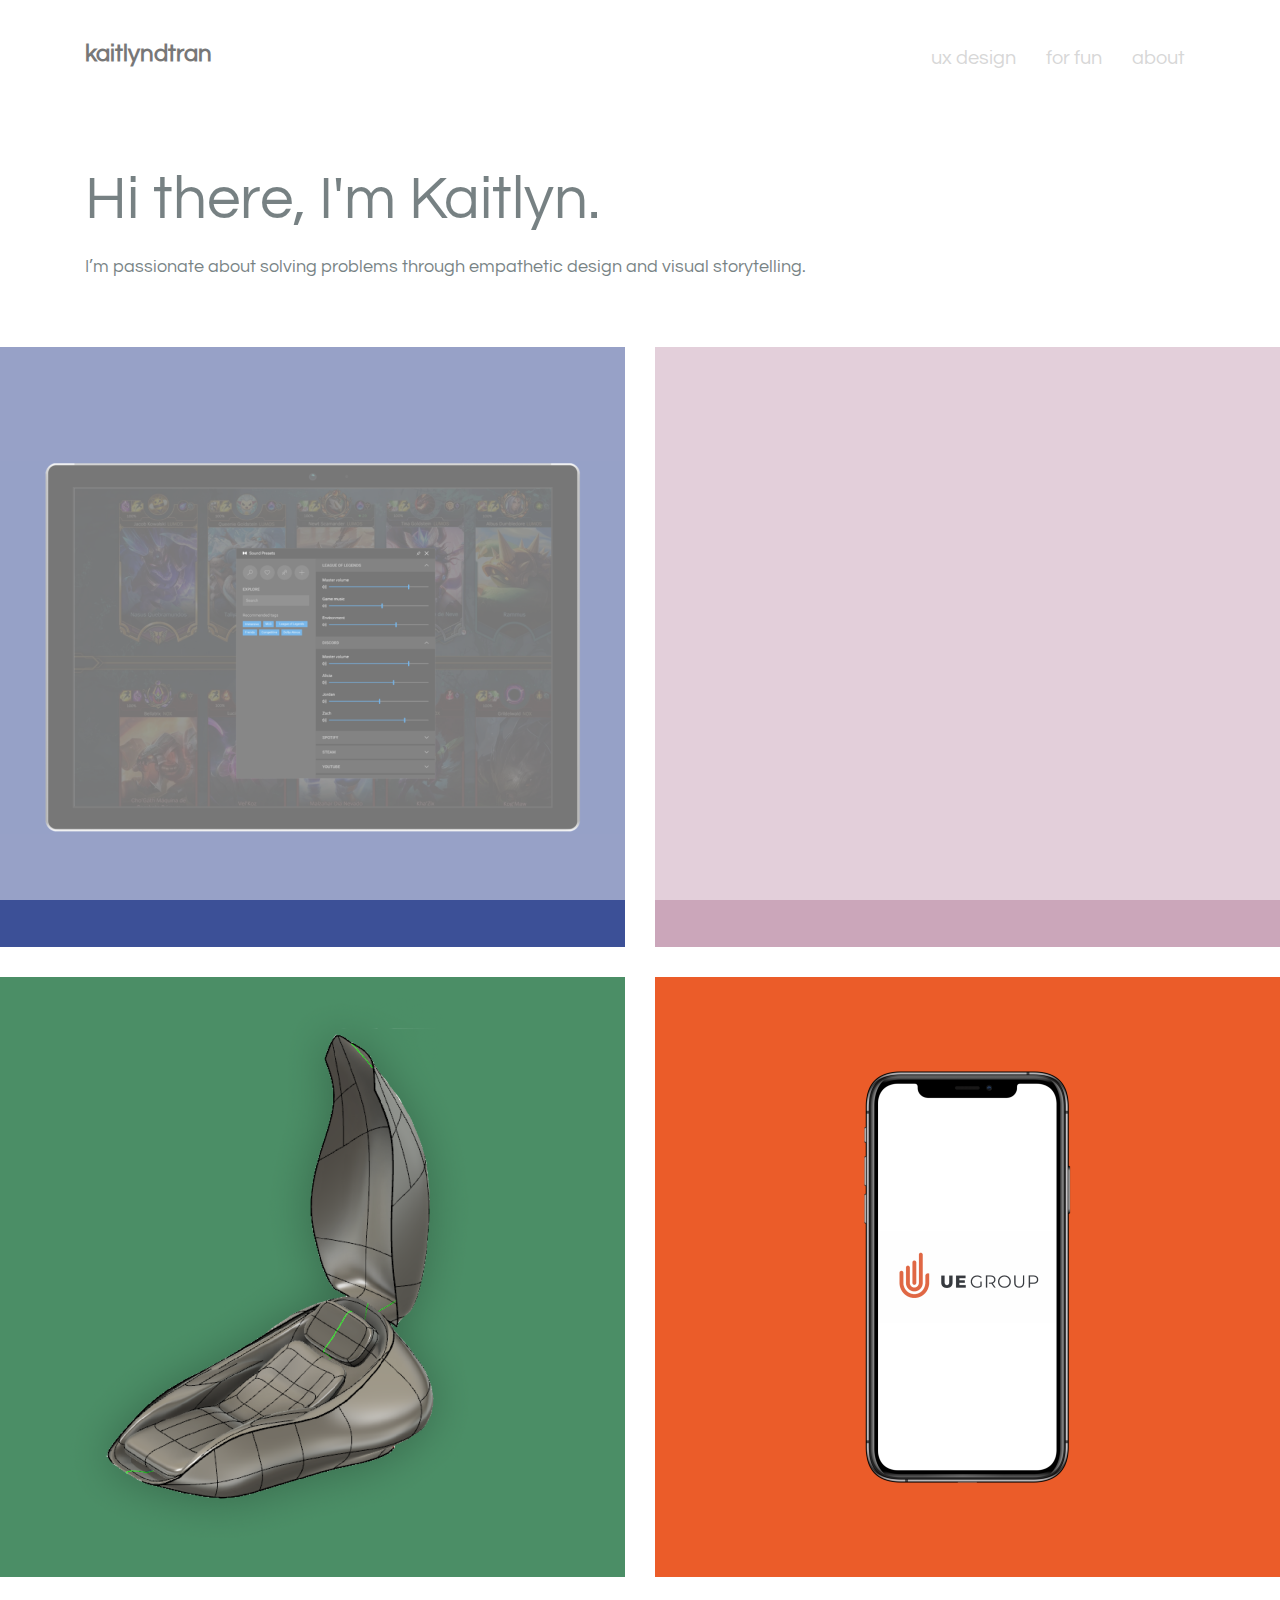
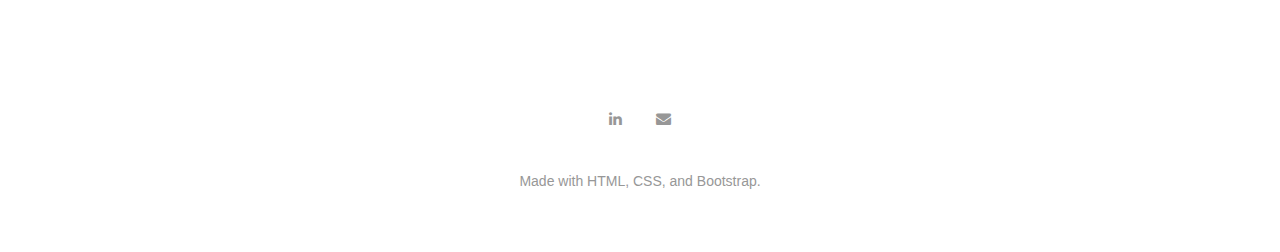
==== index.html @ 99d9dce9 "first commit" ====
<!DOCTYPE html>
<html lang="en">
<head>
	<title>Kaitlyn Tran</title>
	<meta charset="UTF-8">
	<meta name="description" content="Kaitlyn Tran">
	<meta name="keywords" content="portfolio, kaitlyn tran, kaitlyn, tran, ux design, ux, design, ui, product, management">
	<meta name="viewport" content="width=device-width, initial-scale=1.0">
	
    <!-- Favicon -->   
	<!-- <link href="img/favicon/favicon.ico" rel="shortcut icon"/> -->
	<link rel="apple-touch-icon" sizes="180x180" href="/apple-touch-icon.png">
	<link rel="icon" type="image/png" sizes="32x32" href="/favicon-32x32.png">
	<link rel="icon" type="image/png" sizes="16x16" href="/favicon-16x16.png">
	<link rel="manifest" href="/site.webmanifest">
	<link rel="mask-icon" href="/safari-pinned-tab.svg" color="#ffffff">
	<meta name="msapplication-TileColor" content="#ffffff">
	<meta name="theme-color" content="#ffffff">

	<!-- Google Fonts -->
	
    <link href="https://fonts.googleapis.com/css?family=Questrial:400,600,700&display=swap" rel="stylesheet">

	<!-- Stylesheets -->
	<link rel="stylesheet" href="css/bootstrap.min.css"/>
	<link rel="stylesheet" href="css/font-awesome.min.css"/>
	<link rel="stylesheet" href="css/magnific-popup.css"/>
	<link rel="stylesheet" href="css/style.css"/>


	<!--[if lt IE 9]>
	  <script src="https://oss.maxcdn.com/html5shiv/3.7.2/html5shiv.min.js"></script>
	  <script src="https://oss.maxcdn.com/respond/1.4.2/respond.min.js"></script>
	<![endif]-->

</head>
<body>
	<!-- Page Preloder -->
	<div id="preloder">
		<div class="loader"></div>
	</div>

	<!-- header section start -->
	<header class="header-section">
		<div class="container">
			<div class="row">
				<div class="col-lg-4 col-md-3">
					<div class="logo">
                        <h2 class="site-logo"><a href="/">kaitlyndtran</a></h2>
					</div>
				</div>
            
				<div class="col-lg-8 col-md-9">
					<nav class="main-menu">
						<ul>
							<li><a href="/">ux design</a></li>
							<li><a href="visual_design">for fun</a></li>
							<li><a href="about">about</a></li>
						</ul>
					</nav>
				</div>
			</div>
		</div>
		<div class="nav-switch">
			<i class="fa fa-bars"></i>
		</div>
	</header>
	<!-- header section end -->

	<!-- intro section start -->
	<section class="intro-section">
		<div class="container text-left">
			<div class="row">
				<div class="col-xl-10">
					<h2 class="section-title">Hi there, I'm Kaitlyn.
						<p>
                        </p>
						<p>I’m passionate about solving problems through empathetic design and visual storytelling.</p>
					</h2>
				</div>
			</div>
		</div>
	</section>
	<!-- intro section end -->
    
	<!-- portfolio section start -->
	<section class="portfolio-section">                   
		<div class="container-fluid p-md-0 ">
			<div class="row portfolios-area">

				<div class="col-lg-6 col-md-6">
					<a href="dolby" class="portfolio-item set-bg" data-setbg="img/dolby/dolbythumb.png">
						<div class="pi-inner">
							<h2>Dolby</h2>
						</div>						
					</a>
				</div>

				<div class="col-lg-6 col-md-6">
					<a href="purefortitude" class="portfolio-item set-bg" data-setbg="img/purefortitude/pfthumb.png">
						<div class="pi-inner">
							<h2>Pure Fortitude</h2>
						</div>						
					</a>
				</div>

				<div class="col-lg-6 col-md-6">
					<a href="boilernap" class="portfolio-item set-bg" data-setbg="img/boilernap/boilernapthumb.png">
						<div class="pi-inner">
							<h2>Boiler Nap</h2>
						</div>						
					</a>
				</div>

				<div class="col-lg-6 col-md-6">
					<a href="ueg" class="portfolio-item set-bg" data-setbg="img/ueg/uegthumb.png">
						<div class="pi-inner">
							<h2>UEGroup Internship</h2>
						</div>						
					</a>
				</div>
			</div>
		</div>
	</section>
	<!-- portfolio section end -->

	<!-- footer section start -->
	<footer class="footer-section text-center">
		<div class="container">
			<div class="social-links">
				<a href="https://www.linkedin.com/in/kaitlyndtran/" target="_blank"><span class="fa fa-linkedin"></span></a>
				<a href="mailto:kaitlyndtran@gmail.com"><span class="fa fa-envelope"></span></a>
			</div>
		</div>
		<div class="copyright">
			Made with HTML, CSS, and Bootstrap.
		</div>
	</footer>
	<!-- footer section end -->

	<!--====== Javascripts & Jquery ======-->
	<script src="js/jquery-2.1.4.min.js"></script>
	<script src="js/bootstrap.min.js"></script>
	<!--<script src="js/mixitup.min.js"></script>-->
	<!--<script src="js/magnific-popup.min.js"></script>-->
	<script src="js/main.js"></script>
</body>
</html>
---- css/style.css ----
html,
body {
  height: 100%;
  font-weight: 300;
  font-family: 'Muli', sans-serif;
}

h1,
h2,
h3,
h4,
h5,
h6 {
  color: #001418;
  margin: 0;
  font-weight: 400;
  font-family: 'Questrial', sans-serif;

}

p {
  font-size: 18px;
  /* color: #979797; */
  line-height: 1.7;
}

b {
    font-weight: 600;
}

figcaption {
  /* color: #979797; */
  text-align: center;
  font-size: 14px;
}

ul, 
ol {
  font-size: 18px;
  /* color: #979797; */
  line-height: 1.8;
  padding-left: 20px;
  margin: 0;
}

ul span {
  font-weight: 700;
}

img {
  max-width: 100%;
  padding: 15px;
}

input:focus,
select:focus,
button:focus,
textarea:focus {
  outline: none;
}

a {
  color: #e98888;
  font-weight: 600;
}
a:hover,
a:focus {
  text-decoration: none;
  outline: none;
  color: #000;
}

/*------------------------
  YouTube embedded video css
--------------------------*/
.iframe-container{
  position: relative;
  width: 100%;
  padding-bottom: 56.25%; 
  height: 0;
}
.iframe-container iframe{
  position: absolute;
  top:0;
  left: 0;
  width: 100%;
  height: 100%;
}


/*------------------------
  Helper css
--------------------------*/
.body-pad {
  padding: 0 40px;
}

.spad {
  padding: 100px 0;
}

.pt100 {
  padding-top: 100px;
}

.set-bg {
  background-repeat: no-repeat;
  background-size: cover;
}

.section-title {
  font-size: 60px;
}

.section-title span {
  color: #9500ff;
}

/*------------------------
  Common Elements
--------------------------*/
.element {
  margin-bottom: 100px;
}

.element:last-child {
  margin-bottom: 0;
}

/*=== Preloder ===*/
#preloder {
  position: fixed;
  width: 100%;
  height: 100%;
  top: 0;
  left: 0;
  z-index: 999999;
  background: #fff;
}

.loader {
  width: 30px;
  height: 30px;
  border: 3px solid #000;
  position: absolute;
  top: 50%;
  left: 50%;
  margin-top: -13px;
  margin-left: -13px;
  border-radius: 60px;
  border-left-color: transparent;
  animation: loader 0.8s linear infinite;
  -webkit-animation: loader 0.8s linear infinite;
}

@keyframes loader {
  0% {
    -webkit-transform: rotate(0deg);
            transform: rotate(0deg);
  }
  50% {
    -webkit-transform: rotate(180deg);
            transform: rotate(180deg);
  }
  100% {
    -webkit-transform: rotate(360deg);
            transform: rotate(360deg);
  }
}

@-webkit-keyframes loader {
  0% {
    -webkit-transform: rotate(0deg);
  }
  50% {
    -webkit-transform: rotate(180deg);
  }
  100% {
    -webkit-transform: rotate(360deg);
  }
}

/*=== Buttons ===*/
.site-btn {
  border-style: solid;
  border-width: 2px;
  border-color: #e98888;
  background-color: white;
  color: #e98888;
  padding: 14px 28px;
  font-size: 16px;
  cursor: pointer;
  font-family: 'Questrial', sans-serif;
  font-weight: 600;
}

.site-btn:hover {
  background-color: #e98888;
}

.site-btn.btn-fade {
  background-color: #979797;
}

.site-btn.btn-line {
  background: none;
  border: 2px solid #000;
  color: #000;
  padding: 13px 10px;
}

.site-btn.btn-line:hover {
  color: #000;
}

.site-btn.btn-line-fade {
  background: none;
  border: 2px solid #979797;
  color: #979797;
  padding: 13px 10px;
}

.site-btn.btn-line-fade:hover {
  color: #979797;
}

.site-btn:hover {
  color: #fff;
}

/*===  Tab  ===*/
.tab-element .nav-tabs {
  border-bottom: none;
  margin-bottom: 35px;
}

.tab-element .nav-tabs .nav-link {
  border: 2px solid #000;
  background: #000;
  border-radius: 0;
  margin-right: 10px;
  font-size: 14px;
  font-weight: 500;
  color: #222;
  padding: 15px 40px;
  min-width: 118px;
  font-size: 16px;
  color: #fff;
  margin-bottom: 10px;
}

.tab-element .nav-tabs .nav-item:last-child .nav-link {
  margin-right: 0;
}

.tab-element .nav-tabs .nav-link.active {
  background: transparent;
  color: #000;
}

.tab-element .tab-pane h4 {
  font-size: 18px;
  margin: 25px 0 20px;
}

.tab-element .tab-pane p {
  font-size: 14px;
}

.circle-progress {
  text-align: center;
  position: relative;
}

.circle-progress canvas {
  -webkit-transform: rotate(90deg);
  -ms-transform: rotate(90deg);
  transform: rotate(90deg);
}

.circle-progress .progress-info {
  position: absolute;
  width: 100%;
  top: 30%;
}

.circle-progress .progress-info h2 {
  font-size: 36px;
}

.circle-progress .progress-info p {
  color: #979797;
  font-size: 16px;
  line-height: normal;
}

/*===  Icon Box  ===*/
.icon-box {
  display: -webkit-box;
  display: -ms-flexbox;
  display: flex;
}

.icon-box .icon h2 {
  font-size: 60px;
}

.icon-box .icon-box-content {
  padding-left: 25px;
  padding-top: 10px;
}

.icon-box .icon-box-content h3 {
  font-size: 24px;
  margin-bottom: 25px;
}

/*------------------------
    Header Section
--------------------------*/
.header-section {
  padding-top: 40px;
  padding-bottom: 40px;
  position: relative;
}

.site-logo {
  font-size: 24px;
  font-weight: 600;
  /*padding: 20px 0 5px;*/
}

.site-logo a {
  color: #000000;
}

.main-menu ul {
  list-style: none;
  text-align: right;
  
}

.main-menu ul li {
  display: inline;
}

.main-menu ul li a {
  font-family: 'Questrial', sans-serif;
  display: inline-block;
  font-size: 20px;
  font-weight: 400;
  letter-spacing: 0px;
  color: #b4b4b4;
  margin-left: 15px;
  margin-right: 10px;
  /*padding: 20px 0 5px;*/
  transition: all 0.3 ease 0s;
}

.main-menu ul li a:hover {
  color: #3d3d3d;
}

.header-btn {
  float: right;
  margin-right: 0;
}

.nav-switch {
  display: none;
}


/*------------------------
    Intro Section
--------------------------*/
.intro-section {
  padding: 48px;
  
}

/*------------------------
    Portfolio Section
--------------------------*/
.portfolio-section {
  overflow: hidden;
}

.portfolio-filter {
  list-style: none;
  padding-bottom: 100px;
}

.portfolio-filter li {
  font-size: 16px;
  display: inline-block;
  margin-right: 30px;
  padding-bottom: 10px;
  color: #979797;
  cursor: pointer;
}

.portfolio-filter li.mixitup-control-active {
  color: #001418;
}

.portfolios-area .gallery-block {
  padding: 0;
}

.gallery-block {
  position: relative;
}

.portfolio-item {
  display: block;
  width: 100%;
  height: 600px;
  background-position: center center;
  position: relative;
  margin-bottom: 30px;
}

.portfolio-item .pi-inner {
  position: absolute;
  width: 100%;
  height: 100%;
  left: 0;
  top: 0;
  background: transparent;
  -webkit-transition: all 0.4s ease 0s;
  -o-transition: all 0.4s ease 0s;
  transition: all 0.4s ease 0s;
}

.portfolio-item .pi-inner h2 {
  opacity: 0;
  font-size: 30px;
  font-weight: 600;
  position: absolute;
  left: 50px;
  bottom: 50px;
  color: #fff;
  letter-spacing: 10px;
  -webkit-transition: all 0.3s ease 0s;
  -o-transition: all 0.3s ease 0s;
  transition: all 0.3s ease 0s;
}

.portfolio-item:hover .pi-inner {
  background: rgba(0, 0, 0, 0.3);
}

.portfolio-item:hover .pi-inner h2 {
  opacity: 1;
  letter-spacing: 0;
}

.portfolio-meta {
  padding-bottom: 45px;
}

.portfolio-meta h2 {
  font-size: 24px;
}

.portfolio-meta p {
  font-size: 14px;
  color: #a6a6a6;
  margin-bottom: 0;
}

.portfolio-intro {
  display: block;
}

.img-popup-warp .mfp-content {
  opacity: 0;
  -webkit-transform: scale(0.8);
  -ms-transform: scale(0.8);
  transform: scale(0.8);
  -webkit-transition: all 0.4s;
  -o-transition: all 0.4s;
  transition: all 0.4s;
}

.img-popup-warp.mfp-ready .mfp-content {
  opacity: 1;
  -webkit-transform: scale(1);
  -ms-transform: scale(1);
  transform: scale(1);
}

/*------------------------
    Footer Section
--------------------------*/
.footer-section {
  padding: 60px 0;
}

.footer-section .copyright {
  font-size: 14px;
  color: #979797;
}

.social-links {
  margin-top: 40px;
  margin-bottom: 40px;
}

.social-links a {
  color: #979797;
  font-size: 15px;
  margin-right: 30px;
}

.social-links a:hover {
  color: #000000;
}

.social-links a:last-child {
  margin-right: 0;
}

/*------------------------
    About Page
--------------------------*/
.pic-frame {
  position: relative;
  padding-left: 25px;
  padding-bottom: 25px;
  display: inline-block;
}

.pic-frame:after {
  position: absolute;
  content: "";
  width: calc(100% - 25px);
  height: calc(100% - 25px);
  bottom: 0;
  left: 0;
  border: 2px solid #000;
  z-index: 1;
}

.milestone {
  margin-top: 15px;
}

.milestone h2 {
  font-size: 60px;
}

.milestone h2 span {
  font-size: 18px;
  color: #979797;
}

/*===========================
  Responsive
==============================*/
@media only screen and (max-width: 1448px) {
  .home-2.container {
    width: auto;
  }
}

/* Medium screen : 992px. */
@media only screen and (min-width: 992px) and (max-width: 1199px) {
  .portfolio-item {
    height: 450px;
  }
}

/* Tablet :768px. */
@media only screen and (min-width: 768px) and (max-width: 991px) {
  .body-pad {
    padding: 0 30px;
  }
  .portfolio-item {
    height: 350px;
  }
}

/* Large Mobile :480px. */
@media only screen and (max-width: 767px) {
  .body-pad {
    padding: 0 15px;
  }
  .main-menu {
    position: absolute;
    background: #efefef;
    width: 100%;
    z-index: 999;
    left: 0;
    top: 30px;
    padding-top: 15px;
    display: none;
  }
  .main-menu ul li a {
    padding: 10px 15px;
    border-bottom: 1px solid #ddd;
    display: block;
  }
  .main-menu ul li {
    display: block;
  }
  .main-menu ul li:last-child a {
    border-bottom: none;
  }
  .home-2 {
    text-align: left;
  }
  .home-2 .main-menu {
    top: 99px;
  }
  .nav-switch {
    position: absolute;
    right: 25px;
    font-size: 30px;
    color: #333;
    top: 35px;
    display: block;
  }
  .header-btn {
    display: none;
  }
  .section-title {
    font-size: 45px;
  }
  .portfolio-filter {
    text-align: center;
  }
}

/* small Mobile :320px. */
@media only screen and (max-width: 479px) {
  .section-title {
    font-size: 30px;
  }
}
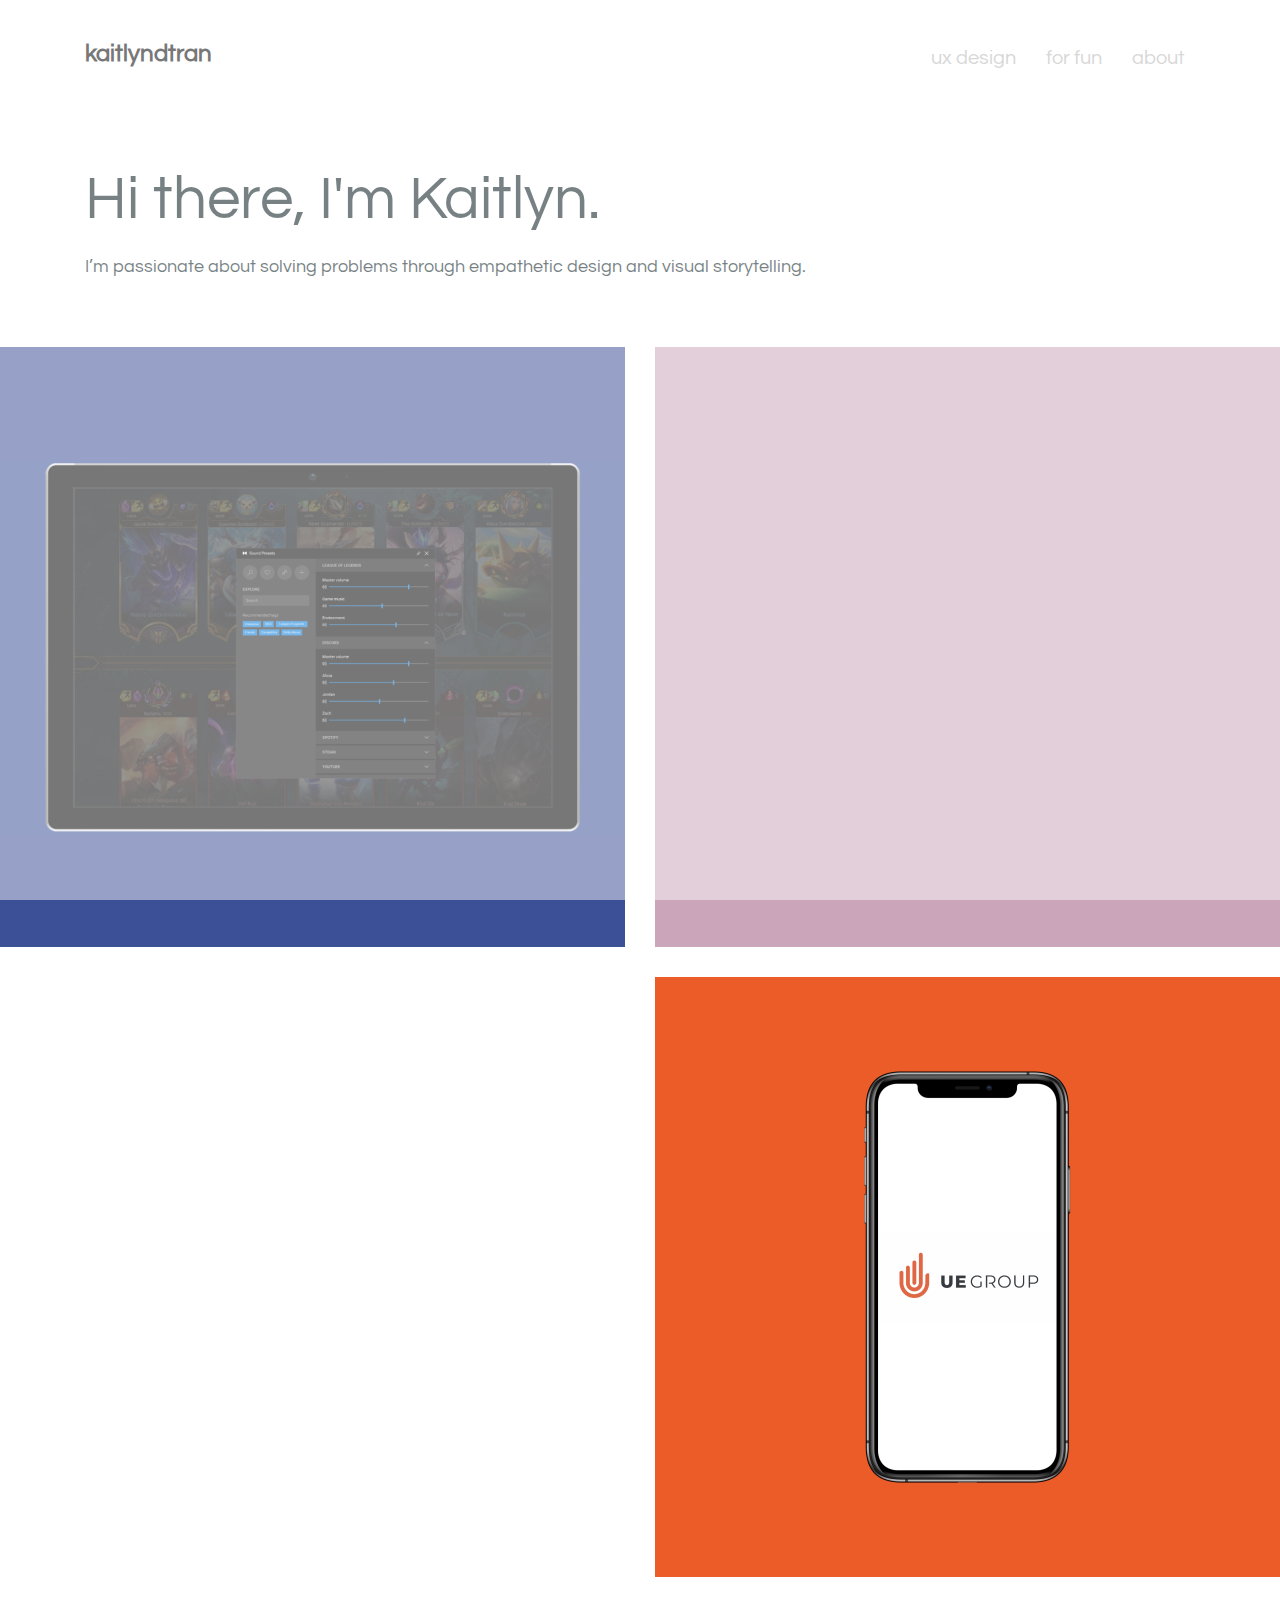
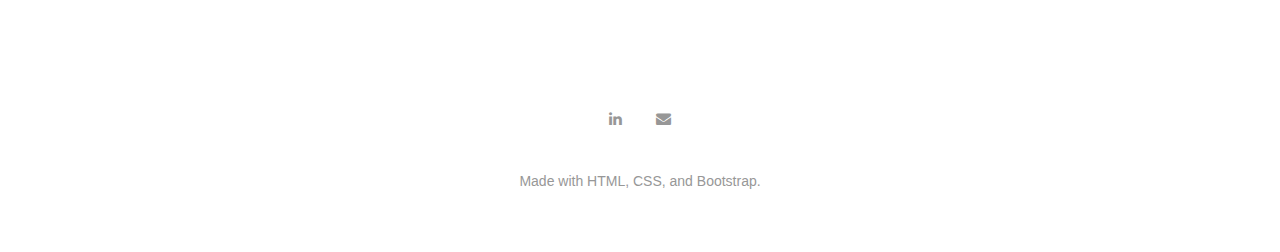
==== commit a5e669e3: "portfoliio link again" ====
--- a/index.html
+++ b/index.html
@@ -54,7 +54,7 @@
 					<nav class="main-menu">
 						<ul>
 							<li><a href="/">ux design</a></li>
-							<li><a href="visual_design">for fun</a></li>
+							<li><a href="forfun">for fun</a></li>
 							<li><a href="about">about</a></li>
 						</ul>
 					</nav>
@@ -91,7 +91,7 @@
 				<div class="col-lg-6 col-md-6">
 					<a href="dolby" class="portfolio-item set-bg" data-setbg="img/dolby/dolbythumb.png">
 						<div class="pi-inner">
-							<h2>Dolby</h2>
+							<h2>Dolby Sound Presets</h2>
 						</div>						
 					</a>
 				</div>
@@ -105,9 +105,9 @@
 				</div>
 
 				<div class="col-lg-6 col-md-6">
-					<a href="boilernap" class="portfolio-item set-bg" data-setbg="img/boilernap/boilernapthumb.png">
+					<a href="podzzz" class="portfolio-item set-bg" data-setbg="img/podzzz/podzzzthumb.png">
 						<div class="pi-inner">
-							<h2>Boiler Nap</h2>
+							<h2>podzZz</h2>
 						</div>						
 					</a>
 				</div>
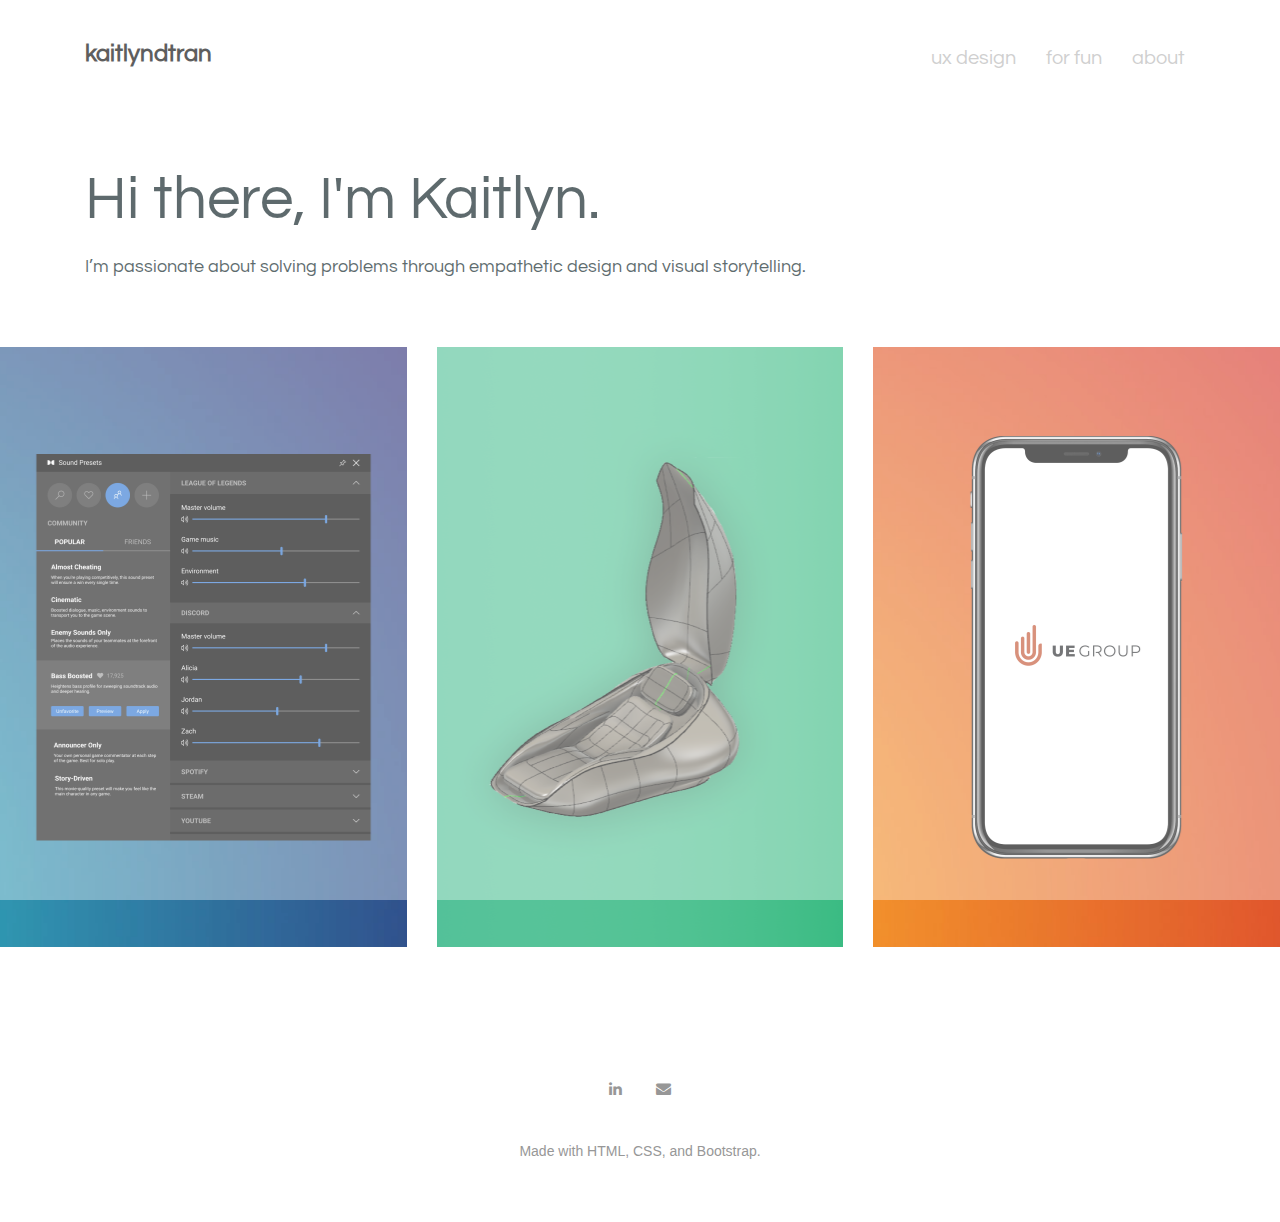
==== commit cc732b40: "dolby update" ====
--- a/index.html
+++ b/index.html
@@ -87,8 +87,8 @@
 	<section class="portfolio-section">                   
 		<div class="container-fluid p-md-0 ">
 			<div class="row portfolios-area">
-
-				<div class="col-lg-6 col-md-6">
+ 
+				<div class="col-lg-4 col-md-6">
 					<a href="dolby" class="portfolio-item set-bg" data-setbg="img/dolby/dolbythumb.png">
 						<div class="pi-inner">
 							<h2>Dolby Sound Presets</h2>
@@ -96,15 +96,7 @@
 					</a>
 				</div>
 
-				<div class="col-lg-6 col-md-6">
-					<a href="purefortitude" class="portfolio-item set-bg" data-setbg="img/purefortitude/pfthumb.png">
-						<div class="pi-inner">
-							<h2>Pure Fortitude</h2>
-						</div>						
-					</a>
-				</div>
-
-				<div class="col-lg-6 col-md-6">
+				<div class="col-lg-4 col-md-6">
 					<a href="podzzz" class="portfolio-item set-bg" data-setbg="img/podzzz/podzzzthumb.png">
 						<div class="pi-inner">
 							<h2>podzZz</h2>
@@ -112,7 +104,7 @@
 					</a>
 				</div>
 
-				<div class="col-lg-6 col-md-6">
+				<div class="col-lg-4 col-md-6">
 					<a href="ueg" class="portfolio-item set-bg" data-setbg="img/ueg/uegthumb.png">
 						<div class="pi-inner">
 							<h2>UEGroup Internship</h2>
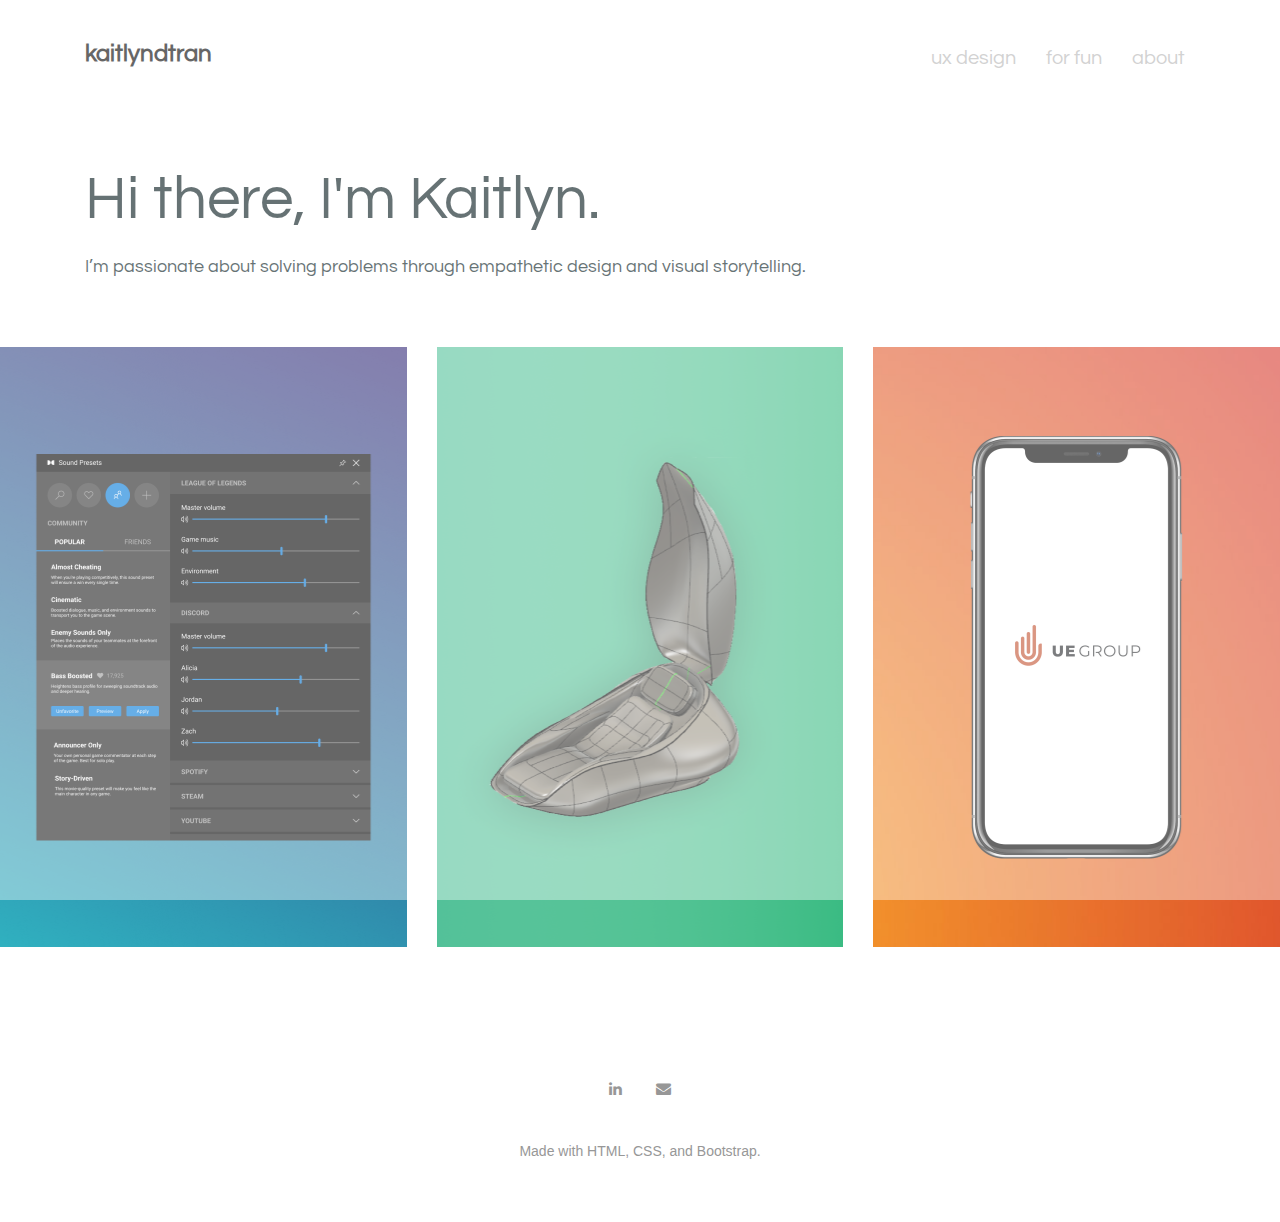
==== commit 1f52c0ce: "new portfolio updates" ====
--- a/index.html
+++ b/index.html
@@ -99,10 +99,11 @@
 				<div class="col-lg-4 col-md-6">
 					<a href="podzzz" class="portfolio-item set-bg" data-setbg="img/podzzz/podzzzthumb.png">
 						<div class="pi-inner">
-							<h2>podzZz</h2>
+							<h2>podzZz Nap Pod</h2>
 						</div>						
 					</a>
 				</div>
+                
 
 				<div class="col-lg-4 col-md-6">
 					<a href="ueg" class="portfolio-item set-bg" data-setbg="img/ueg/uegthumb.png">
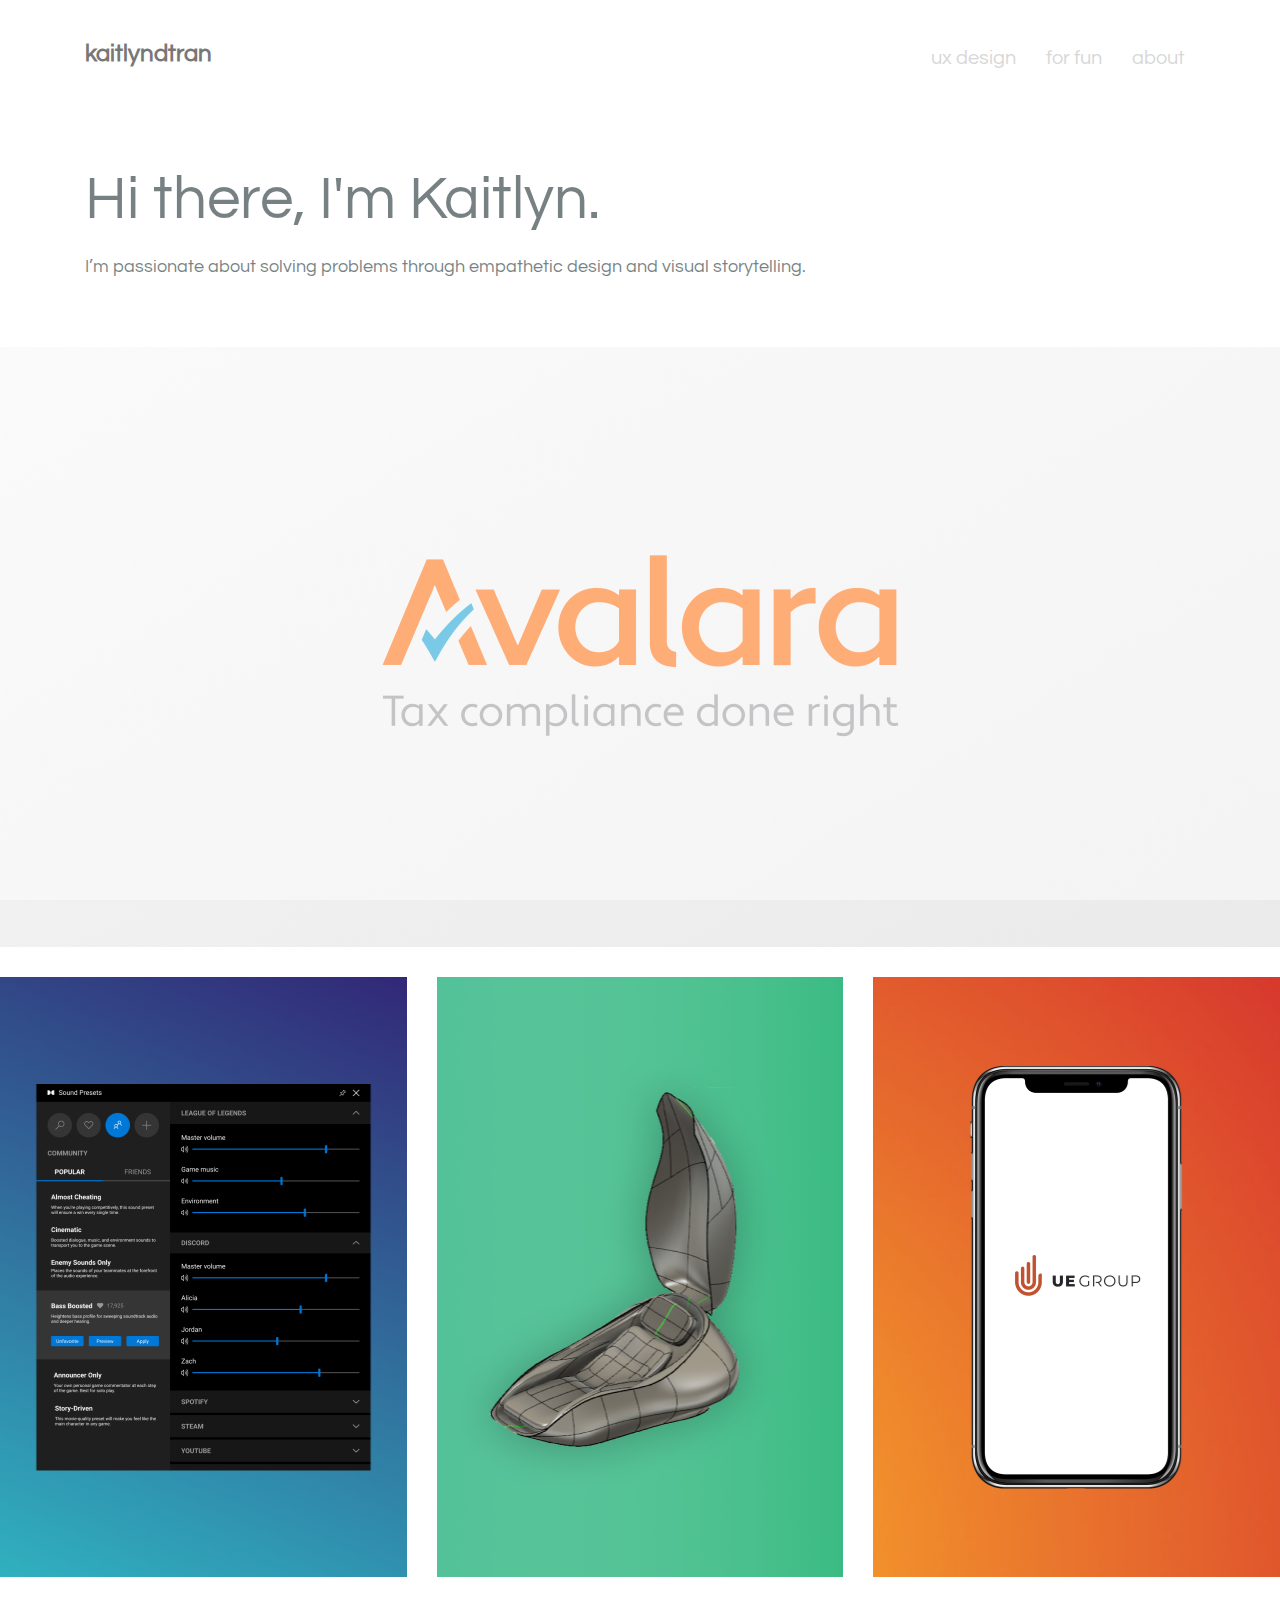
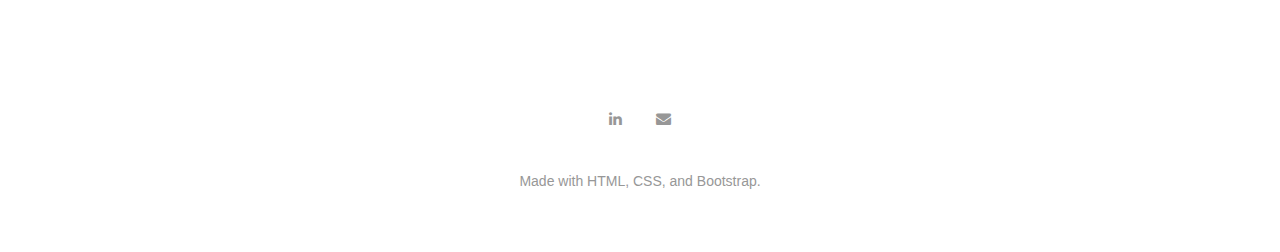
==== commit 14574aa5: "add avalara.html" ====
--- a/index.html
+++ b/index.html
@@ -87,6 +87,14 @@
 	<section class="portfolio-section">                   
 		<div class="container-fluid p-md-0 ">
 			<div class="row portfolios-area">
+                
+                <div class="col-lg-12 col-md-6">
+					<a href="avalara.html" class="portfolio-item set-bg" data-setbg="img/avalara/avalarathumb.png">
+						<div class="pi-inner">
+							<h2>Avalara</h2>
+						</div>						
+					</a>
+				</div>
  
 				<div class="col-lg-4 col-md-6">
 					<a href="dolby" class="portfolio-item set-bg" data-setbg="img/dolby/dolbythumb.png">
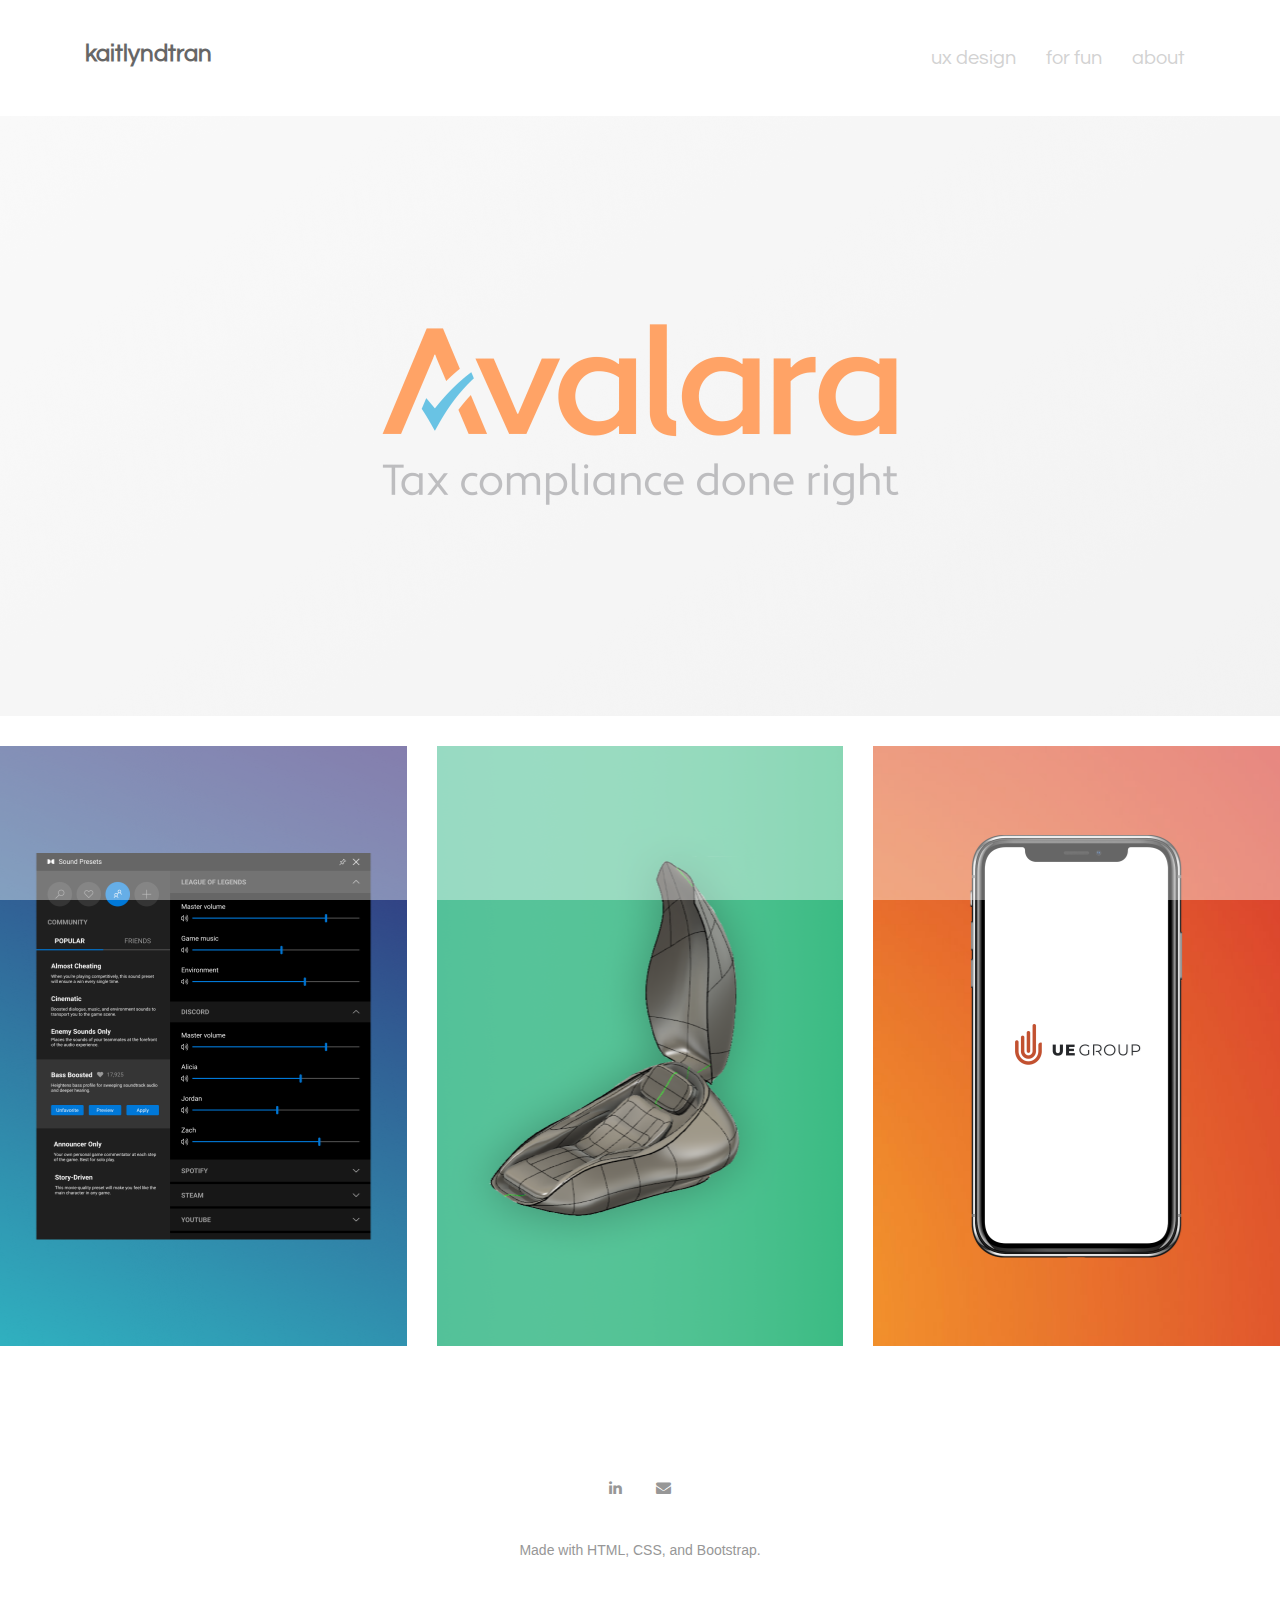
==== commit 9c3d244b: "feb update" ====
--- a/index.html
+++ b/index.html
@@ -67,7 +67,7 @@
 	</header>
 	<!-- header section end -->
 
-	<!-- intro section start -->
+	<!-- intro section start
 	<section class="intro-section">
 		<div class="container text-left">
 			<div class="row">
@@ -81,7 +81,7 @@
 			</div>
 		</div>
 	</section>
-	<!-- intro section end -->
+    intro section end -->
     
 	<!-- portfolio section start -->
 	<section class="portfolio-section">                   
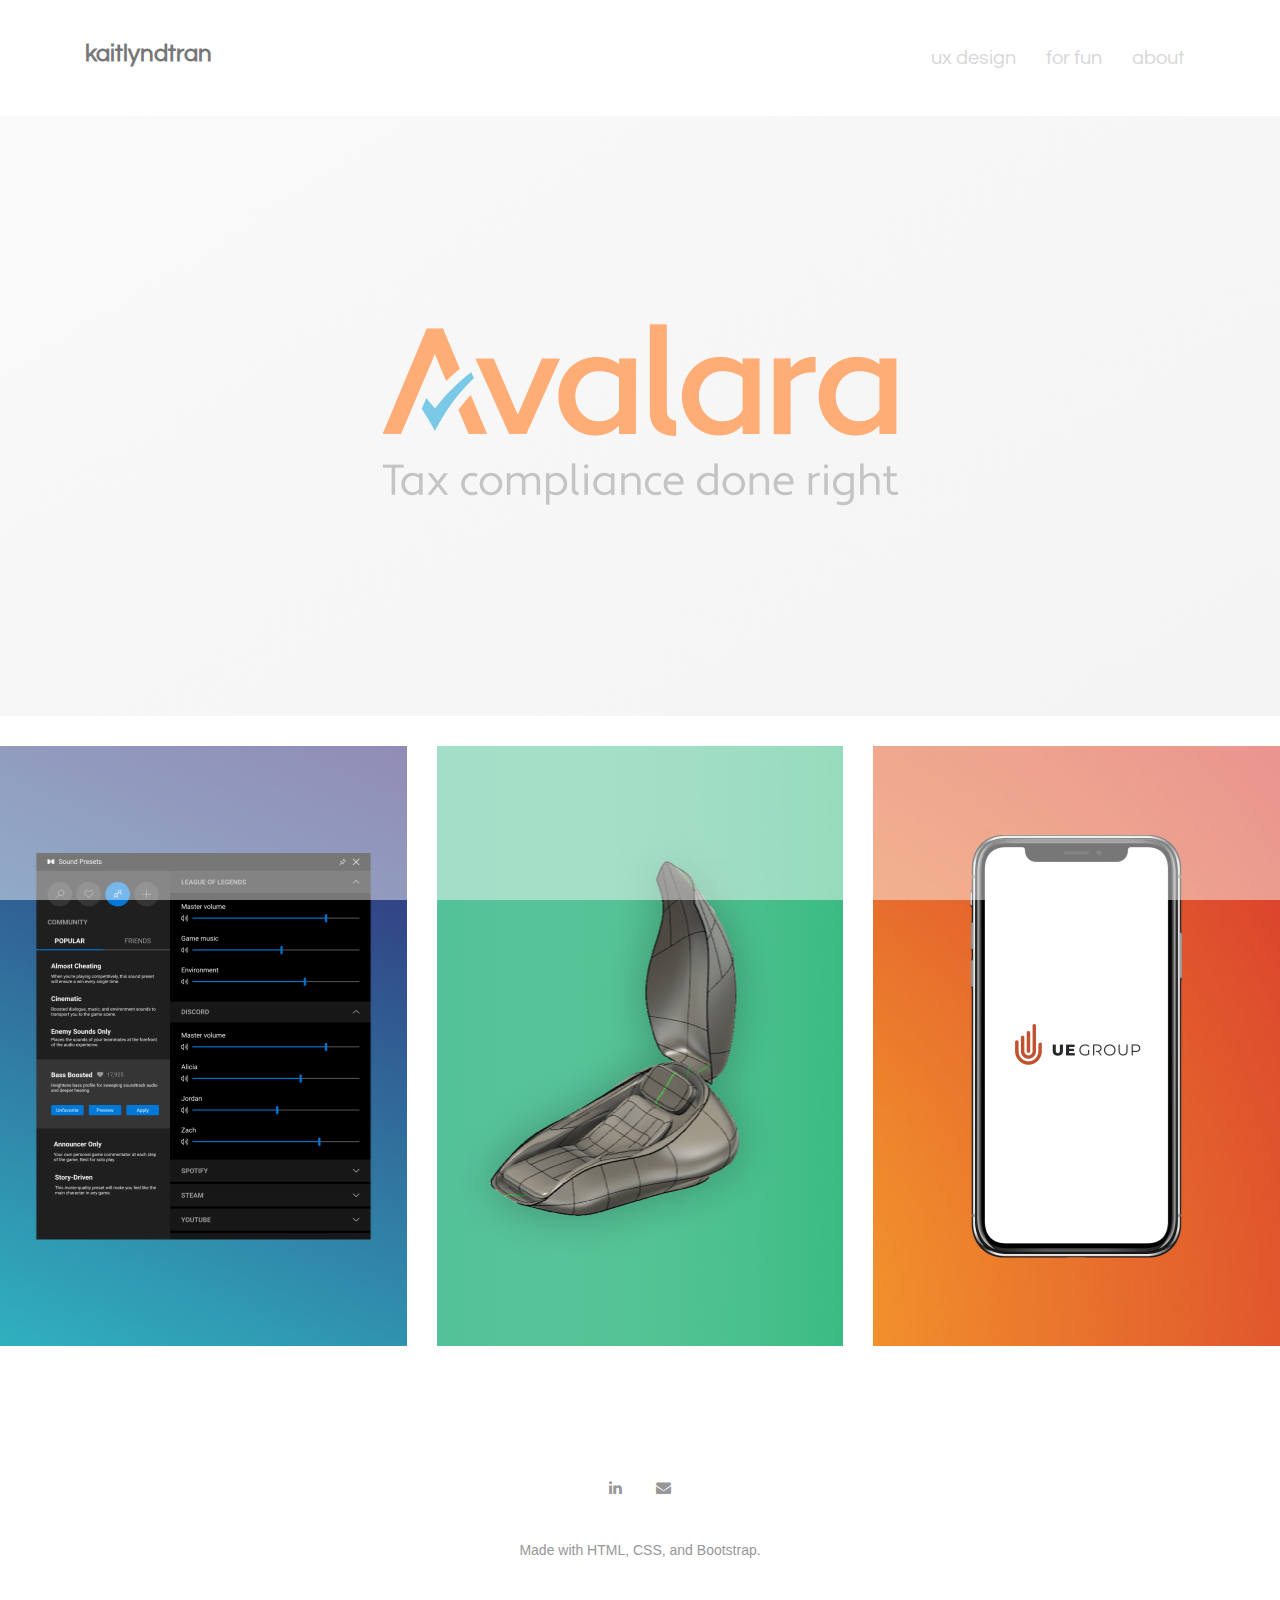
==== commit 14f73a7e: "Add files via upload" ====
--- a/index.html
+++ b/index.html
@@ -89,7 +89,7 @@
 			<div class="row portfolios-area">
                 
                 <div class="col-lg-12 col-md-6">
-					<a href="avalara.html" class="portfolio-item set-bg" data-setbg="img/avalara/avalarathumb.png">
+					<a href="avalara" class="portfolio-item set-bg" data-setbg="img/avalara/avalarathumb.png">
 						<div class="pi-inner">
 							<h2>Avalara</h2>
 						</div>						
